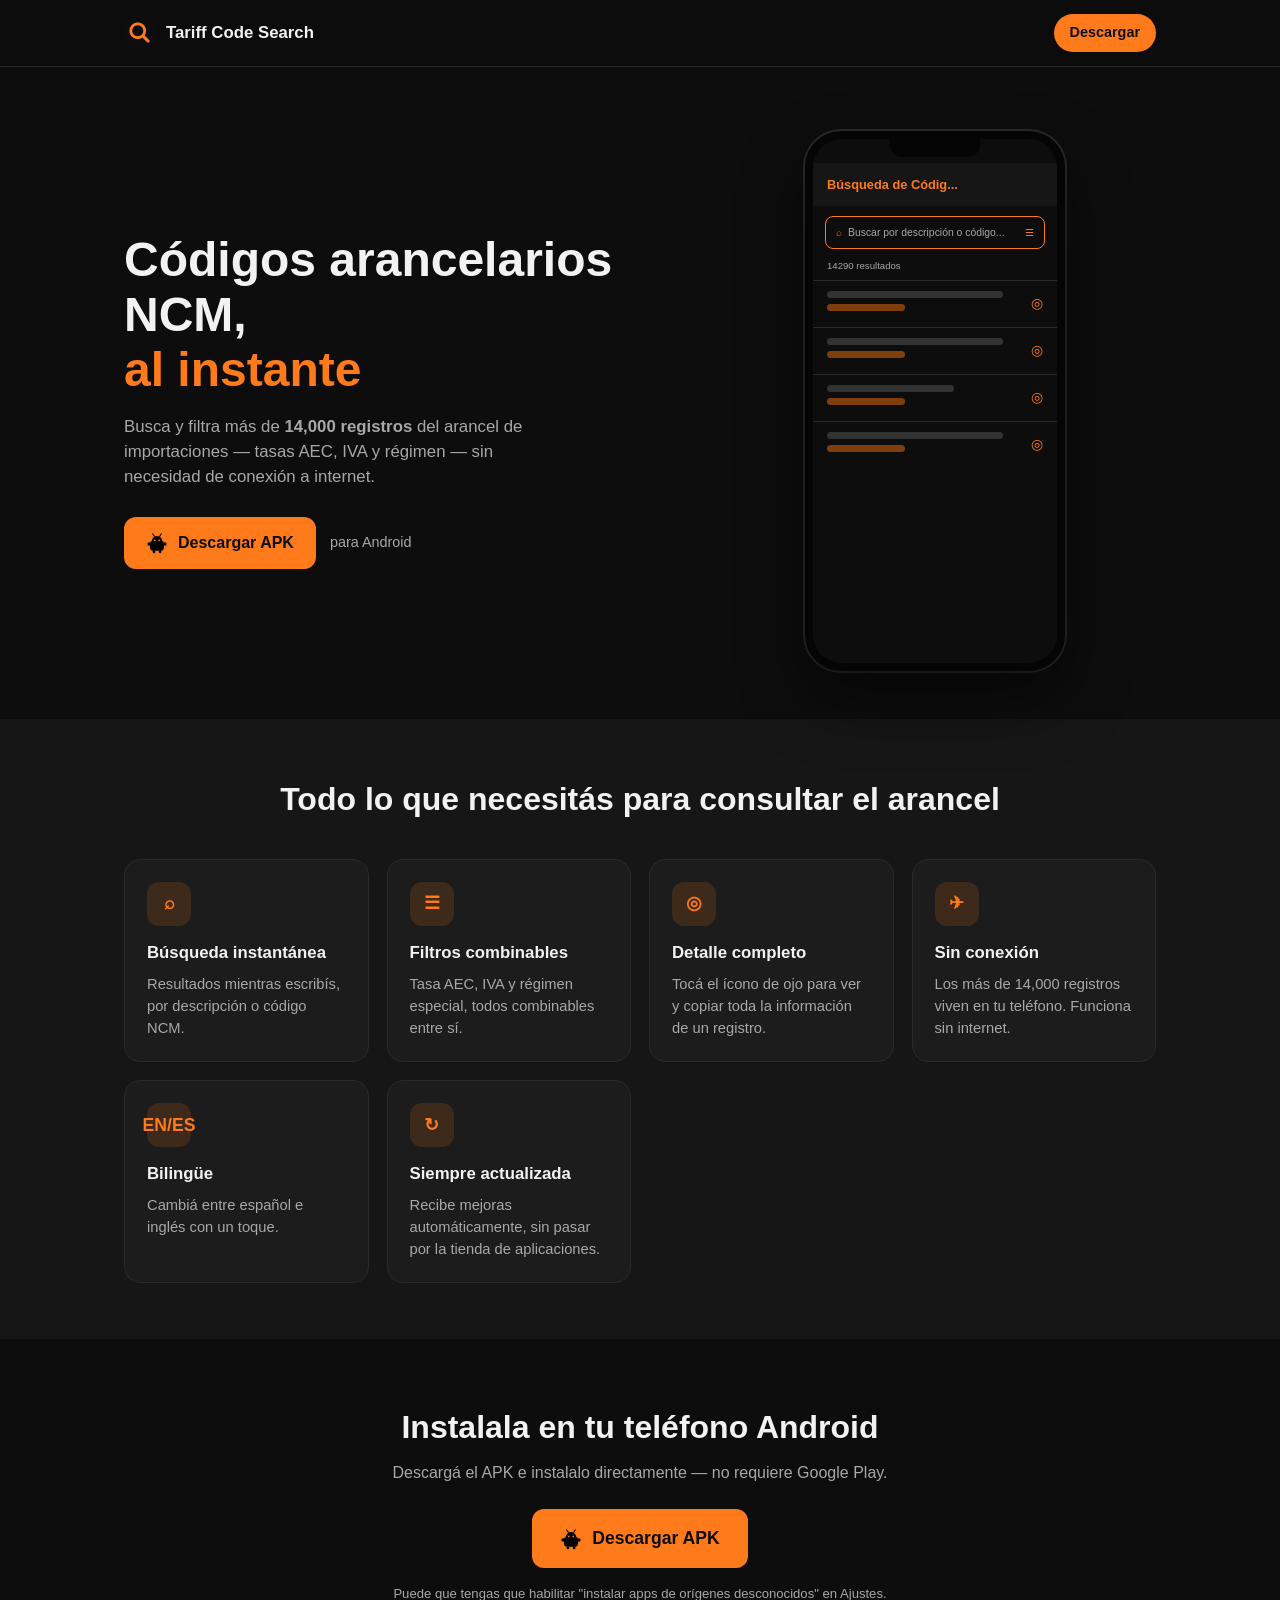
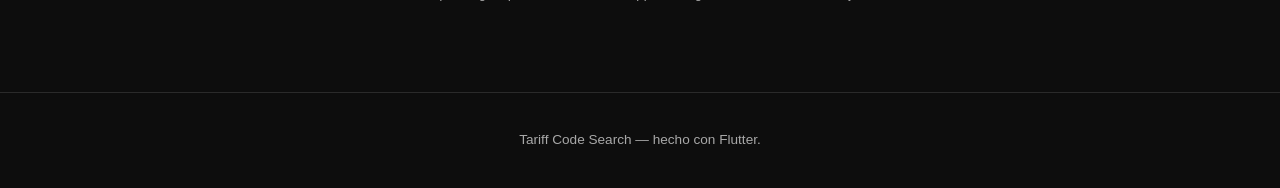
==== website/index.html @ ac11d5cf "Replace app with Tariff Code Search: offline CSV search over Ecuador's tariff schedule Bilingual (EN" ====
<!DOCTYPE html>
<html lang="es">
<head>
<meta charset="UTF-8">
<meta name="viewport" content="width=device-width, initial-scale=1.0">
<title>Tariff Code Search — Búsqueda de Códigos Arancelarios</title>
<meta name="description" content="Busca más de 14,000 códigos arancelarios NCM al instante, sin conexión. Disponible para Android.">
<link rel="icon" href="assets/app-icon.png">
<link rel="stylesheet" href="styles.css">
</head>
<body>

<header class="site-header">
  <div class="container header-inner">
    <div class="brand">
      <img src="assets/app-icon.png" alt="" class="brand-logo">
      <span class="brand-name">Tariff Code Search</span>
    </div>
    <a href="#descarga" class="nav-cta">Descargar</a>
  </div>
</header>

<main>
  <section class="hero">
    <div class="container hero-inner">
      <div class="hero-copy">
        <h1>Códigos arancelarios NCM,<br><span class="accent">al instante</span></h1>
        <p class="hero-subtitle">
          Busca y filtra más de <strong>14,000 registros</strong> del arancel de importaciones
          — tasas AEC, IVA y régimen — sin necesidad de conexión a internet.
        </p>
        <div class="hero-actions">
          <a id="download-link" href="https://github.com/fabrizio-fatecha/duties/releases/download/v1.0.0/tariff-code-search.apk" class="btn btn-primary" download>
            <svg class="android-icon" viewBox="0 0 100 100" aria-hidden="true">
              <line x1="38" y1="20" x2="30" y2="8" stroke="currentColor" stroke-width="5" stroke-linecap="round"/>
              <line x1="62" y1="20" x2="70" y2="8" stroke="currentColor" stroke-width="5" stroke-linecap="round"/>
              <circle cx="14" cy="55" r="8"/>
              <circle cx="86" cy="55" r="8"/>
              <rect x="30" y="83" width="12" height="14" rx="6"/>
              <rect x="58" y="83" width="12" height="14" rx="6"/>
              <circle cx="50" cy="42" r="24"/>
              <rect x="18" y="40" width="64" height="45" rx="14"/>
              <circle cx="40" cy="38" r="4" class="eye"/>
              <circle cx="60" cy="38" r="4" class="eye"/>
            </svg>
            <span>Descargar APK</span>
          </a>
          <span class="hero-meta" id="apk-size">para Android</span>
        </div>
      </div>

      <div class="hero-visual" aria-hidden="true">
        <div class="phone">
          <div class="phone-notch"></div>
          <div class="phone-screen">
            <div class="mock-appbar">Búsqueda de Códig...</div>
            <div class="mock-search">
              <span class="mock-search-icon">⌕</span>
              Buscar por descripción o código...
              <span class="mock-filter-icon">☰</span>
            </div>
            <div class="mock-count">14290 resultados</div>
            <div class="mock-row">
              <div class="mock-text">
                <div class="mock-line long"></div>
                <div class="mock-line short"></div>
              </div>
              <div class="mock-eye">◎</div>
            </div>
            <div class="mock-row">
              <div class="mock-text">
                <div class="mock-line long"></div>
                <div class="mock-line short"></div>
              </div>
              <div class="mock-eye">◎</div>
            </div>
            <div class="mock-row">
              <div class="mock-text">
                <div class="mock-line medium"></div>
                <div class="mock-line short"></div>
              </div>
              <div class="mock-eye">◎</div>
            </div>
            <div class="mock-row">
              <div class="mock-text">
                <div class="mock-line long"></div>
                <div class="mock-line short"></div>
              </div>
              <div class="mock-eye">◎</div>
            </div>
          </div>
        </div>
      </div>
    </div>
  </section>

  <section class="features">
    <div class="container">
      <h2>Todo lo que necesitás para consultar el arancel</h2>
      <div class="feature-grid">
        <div class="feature-card">
          <div class="feature-icon">⌕</div>
          <h3>Búsqueda instantánea</h3>
          <p>Resultados mientras escribís, por descripción o código NCM.</p>
        </div>
        <div class="feature-card">
          <div class="feature-icon">☰</div>
          <h3>Filtros combinables</h3>
          <p>Tasa AEC, IVA y régimen especial, todos combinables entre sí.</p>
        </div>
        <div class="feature-card">
          <div class="feature-icon">◎</div>
          <h3>Detalle completo</h3>
          <p>Tocá el ícono de ojo para ver y copiar toda la información de un registro.</p>
        </div>
        <div class="feature-card">
          <div class="feature-icon">✈</div>
          <h3>Sin conexión</h3>
          <p>Los más de 14,000 registros viven en tu teléfono. Funciona sin internet.</p>
        </div>
        <div class="feature-card">
          <div class="feature-icon">EN/ES</div>
          <h3>Bilingüe</h3>
          <p>Cambiá entre español e inglés con un toque.</p>
        </div>
        <div class="feature-card">
          <div class="feature-icon">↻</div>
          <h3>Siempre actualizada</h3>
          <p>Recibe mejoras automáticamente, sin pasar por la tienda de aplicaciones.</p>
        </div>
      </div>
    </div>
  </section>

  <section class="download" id="descarga">
    <div class="container download-inner">
      <h2>Instalala en tu teléfono Android</h2>
      <p>Descargá el APK e instalalo directamente — no requiere Google Play.</p>
      <a href="https://github.com/fabrizio-fatecha/duties/releases/download/v1.0.0/tariff-code-search.apk" class="btn btn-primary btn-large" download>
        <svg class="android-icon" viewBox="0 0 100 100" aria-hidden="true">
          <line x1="38" y1="20" x2="30" y2="8" stroke="currentColor" stroke-width="5" stroke-linecap="round"/>
          <line x1="62" y1="20" x2="70" y2="8" stroke="currentColor" stroke-width="5" stroke-linecap="round"/>
          <circle cx="14" cy="55" r="8"/>
          <circle cx="86" cy="55" r="8"/>
          <rect x="30" y="83" width="12" height="14" rx="6"/>
          <rect x="58" y="83" width="12" height="14" rx="6"/>
          <circle cx="50" cy="42" r="24"/>
          <rect x="18" y="40" width="64" height="45" rx="14"/>
          <circle cx="40" cy="38" r="4" class="eye"/>
          <circle cx="60" cy="38" r="4" class="eye"/>
        </svg>
        <span>Descargar APK</span>
      </a>
      <p class="download-note">Puede que tengas que habilitar "instalar apps de orígenes desconocidos" en Ajustes.</p>
    </div>
  </section>
</main>

<footer class="site-footer">
  <div class="container">
    <p>Tariff Code Search — hecho con Flutter.</p>
  </div>
</footer>

<script src="script.js"></script>
</body>
</html>
---- website/styles.css ----
:root {
  --bg: #0d0d0d;
  --bg-alt: #161616;
  --card: #1c1c1c;
  --text: #f2f2f2;
  --text-muted: #a8a8a8;
  --orange: #ff7a1a;
  --orange-dark: #cc5f0f;
  --border: #2a2a2a;
}

* { box-sizing: border-box; }

html { scroll-behavior: smooth; }

body {
  margin: 0;
  background: var(--bg);
  color: var(--text);
  font-family: -apple-system, BlinkMacSystemFont, "Segoe UI", Roboto, Helvetica, Arial, sans-serif;
  line-height: 1.5;
}

.container {
  max-width: 1080px;
  margin: 0 auto;
  padding: 0 24px;
}

a { color: inherit; }

/* Header */

.site-header {
  position: sticky;
  top: 0;
  z-index: 10;
  background: rgba(13, 13, 13, 0.9);
  backdrop-filter: blur(8px);
  border-bottom: 1px solid var(--border);
}

.header-inner {
  display: flex;
  align-items: center;
  justify-content: space-between;
  padding: 14px 24px;
}

.brand { display: flex; align-items: center; gap: 10px; }
.brand-logo { width: 32px; height: 32px; border-radius: 8px; }
.brand-name { font-weight: 700; font-size: 1.05rem; }

.nav-cta {
  text-decoration: none;
  background: var(--orange);
  color: #0d0d0d;
  font-weight: 700;
  padding: 8px 16px;
  border-radius: 999px;
  font-size: 0.9rem;
}

/* Hero */

.hero { padding: 64px 0 48px; }

.hero-inner {
  display: flex;
  align-items: center;
  gap: 48px;
  flex-wrap: wrap;
}

.hero-copy { flex: 1 1 380px; }

.hero-copy h1 {
  font-size: clamp(2rem, 5vw, 3rem);
  line-height: 1.15;
  margin: 0 0 16px;
}

.accent { color: var(--orange); }

.hero-subtitle {
  color: var(--text-muted);
  font-size: 1.05rem;
  max-width: 46ch;
  margin: 0 0 28px;
}

.hero-actions {
  display: flex;
  align-items: center;
  gap: 14px;
  flex-wrap: wrap;
}

.hero-meta { color: var(--text-muted); font-size: 0.9rem; }

.btn {
  display: inline-flex;
  align-items: center;
  gap: 10px;
  text-decoration: none;
  font-weight: 700;
  border-radius: 12px;
  padding: 14px 22px;
  font-size: 1rem;
  border: none;
  cursor: pointer;
  transition: transform 0.15s ease, background 0.15s ease;
}

.btn-primary {
  background: var(--orange);
  color: #0d0d0d;
}

.btn-primary:hover { background: var(--orange-dark); transform: translateY(-1px); }

.btn-large { padding: 16px 28px; font-size: 1.1rem; }

.android-icon {
  width: 22px;
  height: 22px;
  color: #0d0d0d;
  flex: none;
}

.android-icon .eye { fill: var(--orange); }

/* Phone mockup */

.hero-visual { flex: 1 1 280px; display: flex; justify-content: center; }

.phone {
  width: 260px;
  height: 540px;
  background: #050505;
  border-radius: 36px;
  border: 8px solid #050505;
  box-shadow: 0 30px 60px rgba(0, 0, 0, 0.5), 0 0 0 2px var(--border);
  position: relative;
  overflow: hidden;
}

.phone-notch {
  position: absolute;
  top: 0;
  left: 50%;
  transform: translateX(-50%);
  width: 90px;
  height: 18px;
  background: #050505;
  border-radius: 0 0 12px 12px;
  z-index: 2;
}

.phone-screen {
  background: var(--bg);
  width: 100%;
  height: 100%;
  padding-top: 24px;
  display: flex;
  flex-direction: column;
}

.mock-appbar {
  background: var(--bg-alt);
  color: var(--orange);
  font-weight: 700;
  font-size: 0.8rem;
  padding: 12px 14px;
  white-space: nowrap;
  overflow: hidden;
  text-overflow: ellipsis;
}

.mock-search {
  margin: 10px 12px 6px;
  border: 1px solid var(--orange);
  border-radius: 8px;
  padding: 8px 10px;
  font-size: 0.65rem;
  color: var(--text-muted);
  display: flex;
  align-items: center;
  gap: 6px;
}

.mock-search-icon, .mock-filter-icon { color: var(--orange); }
.mock-filter-icon { margin-left: auto; }

.mock-count {
  font-size: 0.6rem;
  color: var(--text-muted);
  margin: 4px 14px 6px;
}

.mock-row {
  display: flex;
  align-items: center;
  justify-content: space-between;
  gap: 8px;
  padding: 10px 14px;
  border-top: 1px solid var(--border);
}

.mock-text { flex: 1; }

.mock-line {
  height: 7px;
  border-radius: 4px;
  background: #333;
  margin-bottom: 6px;
}

.mock-line.short { width: 40%; background: var(--orange-dark); opacity: 0.6; }
.mock-line.medium { width: 65%; }
.mock-line.long { width: 90%; }

.mock-eye { color: var(--orange); font-size: 0.9rem; }

/* Features */

.features { padding: 56px 0; background: var(--bg-alt); }

.features h2 {
  text-align: center;
  font-size: clamp(1.4rem, 3vw, 2rem);
  margin: 0 0 36px;
}

.feature-grid {
  display: grid;
  grid-template-columns: repeat(auto-fit, minmax(230px, 1fr));
  gap: 18px;
}

.feature-card {
  background: var(--card);
  border: 1px solid var(--border);
  border-radius: 16px;
  padding: 22px;
}

.feature-icon {
  width: 44px;
  height: 44px;
  border-radius: 12px;
  background: rgba(255, 122, 26, 0.15);
  color: var(--orange);
  display: flex;
  align-items: center;
  justify-content: center;
  font-weight: 700;
  font-size: 1.1rem;
  margin-bottom: 14px;
}

.feature-card h3 { margin: 0 0 8px; font-size: 1.05rem; }
.feature-card p { margin: 0; color: var(--text-muted); font-size: 0.92rem; }

/* Download section */

.download { padding: 64px 0; text-align: center; }
.download h2 { font-size: clamp(1.4rem, 3vw, 2rem); margin: 0 0 10px; }
.download p { color: var(--text-muted); margin: 0 0 24px; }
.download-note { font-size: 0.82rem; margin-top: 16px !important; }

/* Footer */

.site-footer {
  border-top: 1px solid var(--border);
  padding: 24px 0;
  text-align: center;
  color: var(--text-muted);
  font-size: 0.85rem;
}

/* Responsive */

@media (max-width: 640px) {
  .hero { padding: 40px 0 32px; }
  .hero-inner { gap: 32px; }
  .phone { width: 220px; height: 460px; }
  .header-inner { padding: 12px 16px; }
  .nav-cta { padding: 7px 14px; font-size: 0.85rem; }
}
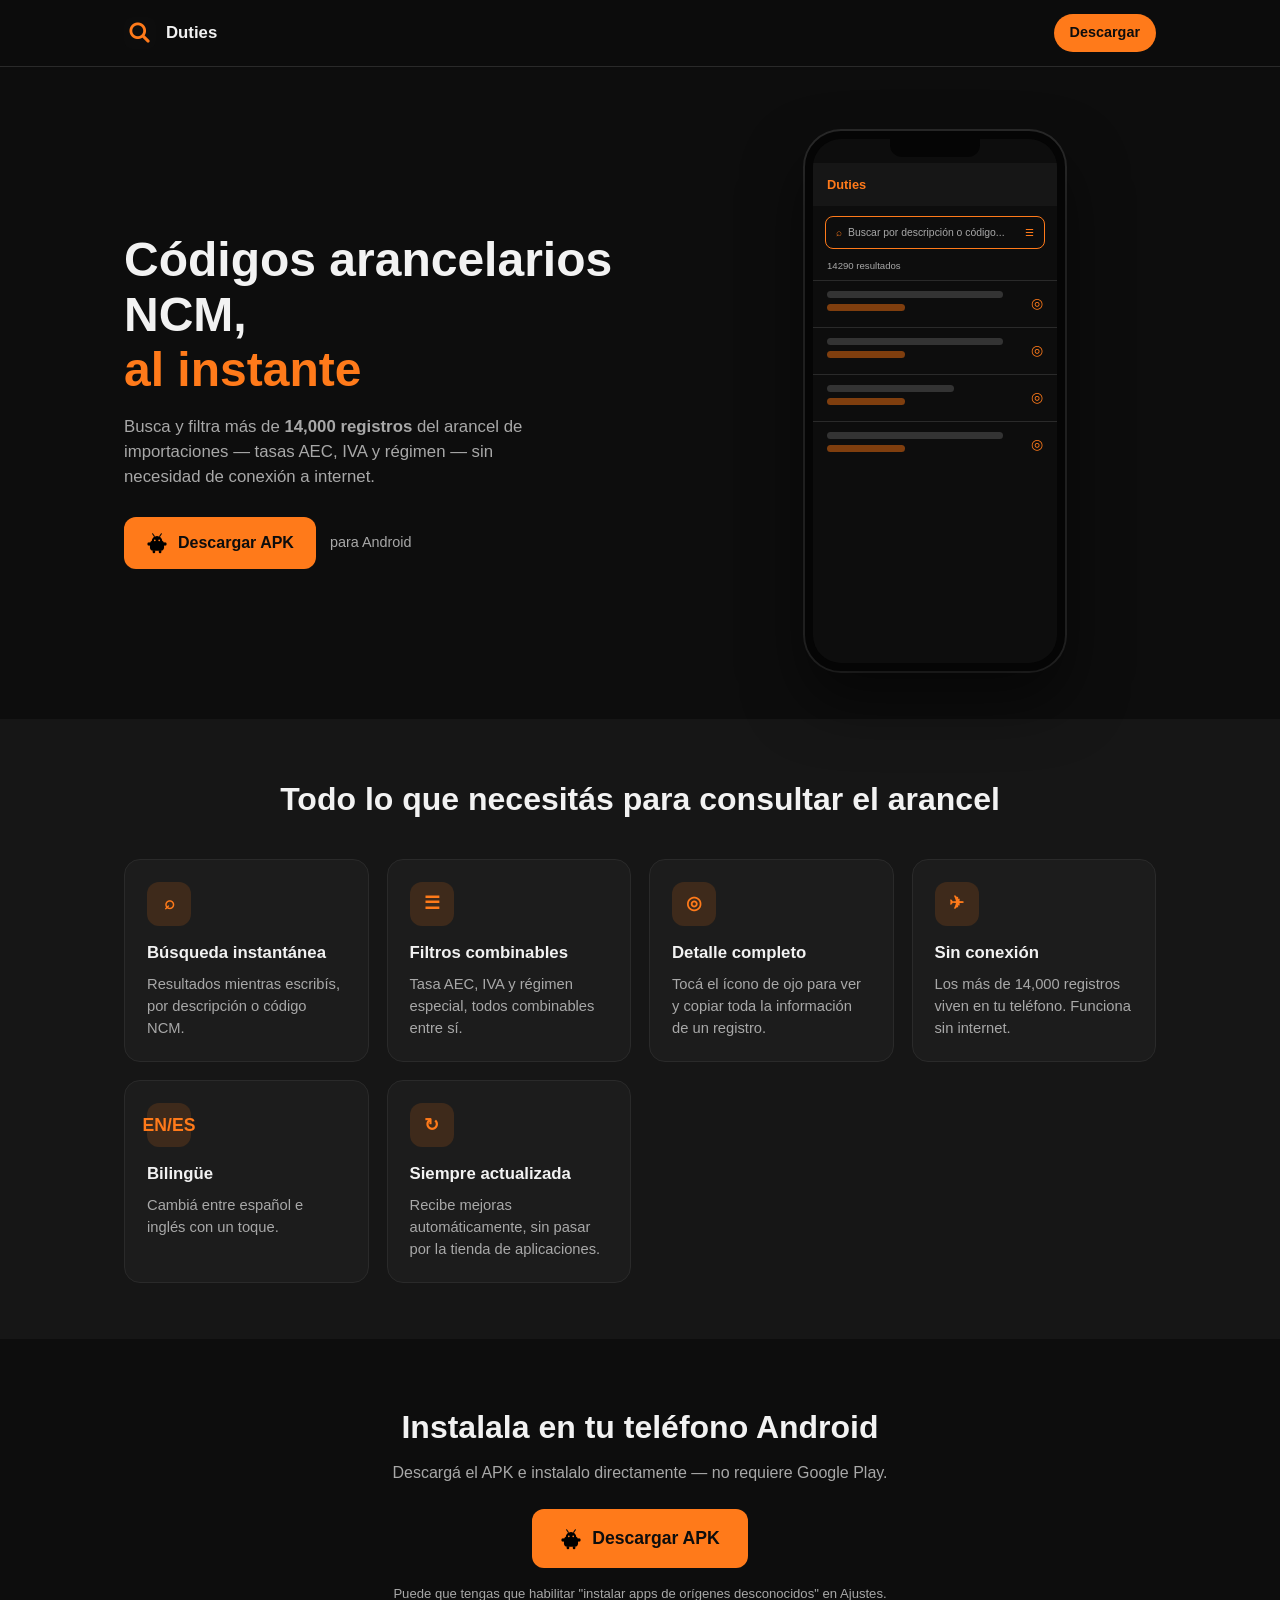
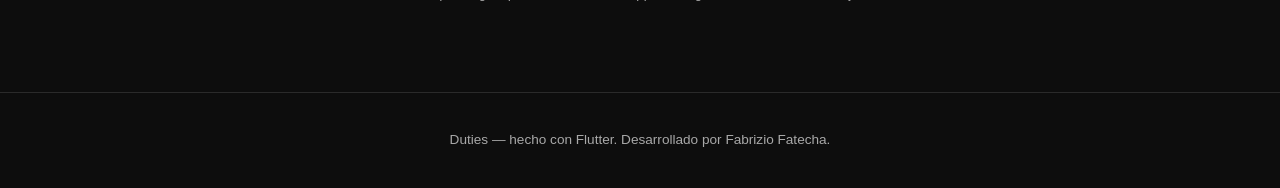
==== commit 43eff839: "Rename app to Duties; add splash branding text Renames the app across Dart code, Android application" ====
--- a/website/index.html
+++ b/website/index.html
@@ -3,8 +3,8 @@
 <head>
 <meta charset="UTF-8">
 <meta name="viewport" content="width=device-width, initial-scale=1.0">
-<title>Tariff Code Search — Búsqueda de Códigos Arancelarios</title>
-<meta name="description" content="Busca más de 14,000 códigos arancelarios NCM al instante, sin conexión. Disponible para Android.">
+<title>Duties — Búsqueda de Códigos Arancelarios</title>
+<meta name="description" content="Duties: busca más de 14,000 códigos arancelarios NCM al instante, sin conexión. Disponible para Android.">
 <link rel="icon" href="assets/app-icon.png">
 <link rel="stylesheet" href="styles.css">
 </head>
@@ -14,7 +14,7 @@
   <div class="container header-inner">
     <div class="brand">
       <img src="assets/app-icon.png" alt="" class="brand-logo">
-      <span class="brand-name">Tariff Code Search</span>
+      <span class="brand-name">Duties</span>
     </div>
     <a href="#descarga" class="nav-cta">Descargar</a>
   </div>
@@ -30,7 +30,7 @@
           — tasas AEC, IVA y régimen — sin necesidad de conexión a internet.
         </p>
         <div class="hero-actions">
-          <a id="download-link" href="https://github.com/fabrizio-fatecha/duties/releases/download/v1.0.0/tariff-code-search.apk" class="btn btn-primary" download>
+          <a id="download-link" href="https://github.com/fabrizio-fatecha/duties/releases/latest/download/duties.apk" class="btn btn-primary" download>
             <svg class="android-icon" viewBox="0 0 100 100" aria-hidden="true">
               <line x1="38" y1="20" x2="30" y2="8" stroke="currentColor" stroke-width="5" stroke-linecap="round"/>
               <line x1="62" y1="20" x2="70" y2="8" stroke="currentColor" stroke-width="5" stroke-linecap="round"/>
@@ -53,7 +53,7 @@
         <div class="phone">
           <div class="phone-notch"></div>
           <div class="phone-screen">
-            <div class="mock-appbar">Búsqueda de Códig...</div>
+            <div class="mock-appbar">Duties</div>
             <div class="mock-search">
               <span class="mock-search-icon">⌕</span>
               Buscar por descripción o código...
@@ -136,7 +136,7 @@
     <div class="container download-inner">
       <h2>Instalala en tu teléfono Android</h2>
       <p>Descargá el APK e instalalo directamente — no requiere Google Play.</p>
-      <a href="https://github.com/fabrizio-fatecha/duties/releases/download/v1.0.0/tariff-code-search.apk" class="btn btn-primary btn-large" download>
+      <a href="https://github.com/fabrizio-fatecha/duties/releases/latest/download/duties.apk" class="btn btn-primary btn-large" download>
         <svg class="android-icon" viewBox="0 0 100 100" aria-hidden="true">
           <line x1="38" y1="20" x2="30" y2="8" stroke="currentColor" stroke-width="5" stroke-linecap="round"/>
           <line x1="62" y1="20" x2="70" y2="8" stroke="currentColor" stroke-width="5" stroke-linecap="round"/>
@@ -158,7 +158,7 @@
 
 <footer class="site-footer">
   <div class="container">
-    <p>Tariff Code Search — hecho con Flutter.</p>
+    <p>Duties — hecho con Flutter. Desarrollado por Fabrizio Fatecha.</p>
   </div>
 </footer>
 
